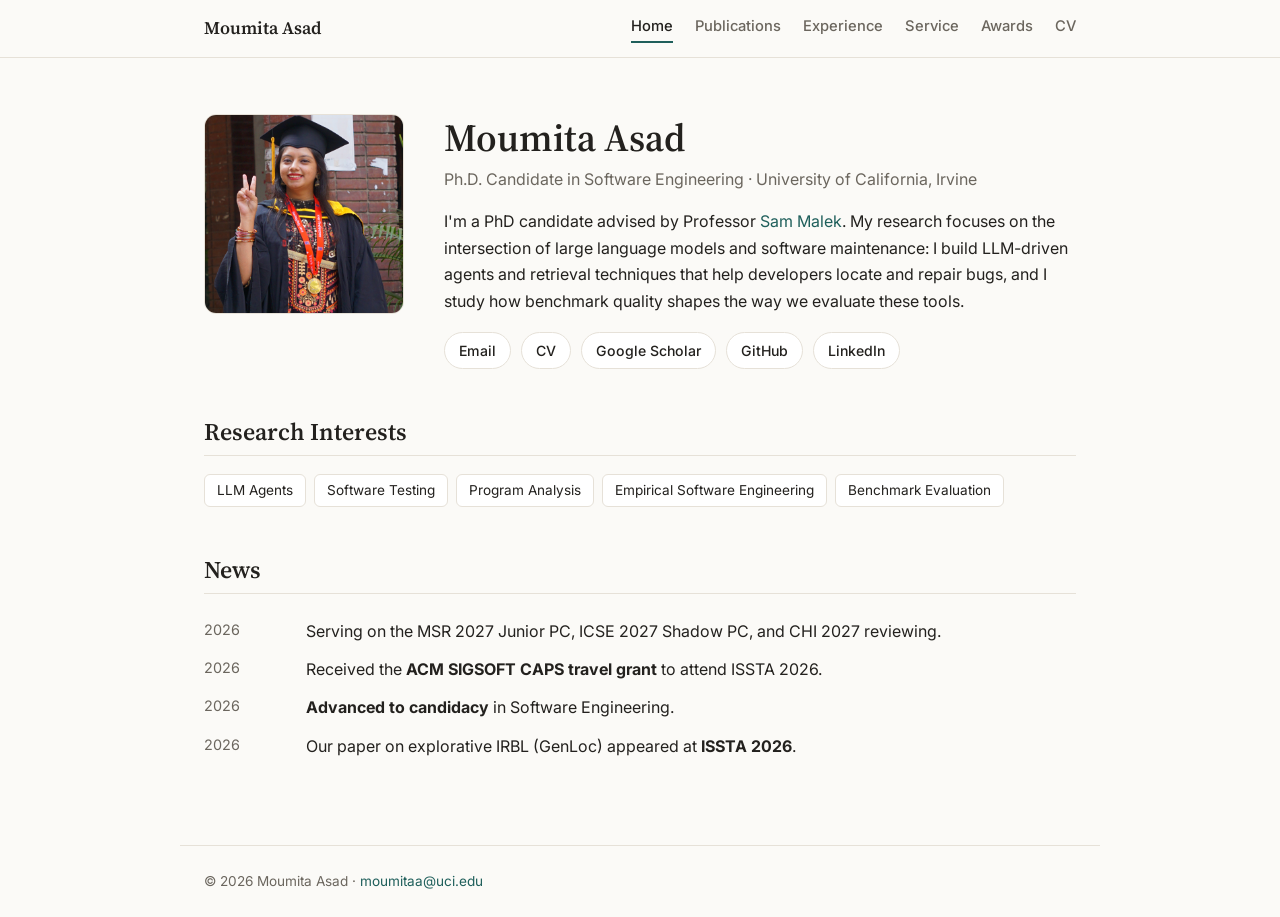
==== index.html @ 7a5004dd "first commit" ====
<!DOCTYPE html>
<html lang="en">
<head>
  <meta charset="UTF-8">
  <meta name="viewport" content="width=device-width, initial-scale=1">
  <title>Moumita Asad</title>
  <meta name="description" content="Moumita Asad — PhD candidate in Software Engineering at UC Irvine. Research on LLM agents, bug localization, and automated program repair.">
  <link rel="preconnect" href="https://fonts.googleapis.com">
  <link href="https://fonts.googleapis.com/css2?family=Source+Serif+4:opsz,wght@8..60,400;8..60,600&family=Inter:wght@400;500;600&display=swap" rel="stylesheet">
  <link rel="stylesheet" href="style.css">
</head>
<body>

<nav>
  <div class="nav-inner">
    <a class="brand" href="index.html">Moumita Asad</a>
    <div class="nav-links">
      <a href="index.html" class="active">Home</a>
      <a href="publications.html">Publications</a>
      <a href="experience.html">Experience</a>
      <a href="service.html">Service</a>
<a href="awards.html">Awards</a>
      <a href="cv.pdf">CV</a>
    </div>
  </div>
</nav>

<main>
  <div class="hero">
    <img src="profile.png" alt="Photo of Moumita Asad">
    <div>
      <h1>Moumita Asad</h1>
      <p class="role">Ph.D. Candidate in Software Engineering · University of California, Irvine</p>
      <p>
        I'm a PhD candidate advised by Professor <a href="https://malek.ics.uci.edu/">Sam Malek</a>. My research focuses on the intersection of large language models and software maintenance: I build LLM-driven agents and retrieval techniques that help developers locate and repair bugs,
        and I study how benchmark quality shapes the way we evaluate these tools.
      </p>
      <div class="links">
        <a href="mailto:moumitaa@uci.edu">Email</a>
        <a href="cv.pdf">CV</a>
        <a href="https://scholar.google.com/citations?user=u-KPXtIAAAAJ">Google Scholar</a>
        <a href="https://github.com/mou23">GitHub</a>
        <a href="https://www.linkedin.com/in/mou-asad">LinkedIn</a>
      </div>
      
    </div>
  </div>

  <section>
    <h2>Research Interests</h2>
    <div class="tags">
      <span>LLM Agents</span><span>Software Testing</span><span>Program Analysis</span><span>Empirical Software Engineering</span><span>Benchmark Evaluation</span>
    </div>
  </section>

  <section>
    <h2>News</h2>
    <ul class="news">
      <li><span class="date">2026</span><span>Serving on the MSR 2027 Junior PC, ICSE 2027 Shadow PC, and CHI 2027 reviewing.</span></li>
      <li><span class="date">2026</span><span>Received the <strong>ACM SIGSOFT CAPS travel grant</strong> to attend ISSTA 2026.</span></li>
      <li><span class="date">2026</span><span><strong>Advanced to candidacy</strong> in Software Engineering.</span></li>
      <li><span class="date">2026</span><span>Our paper on explorative IRBL (GenLoc) appeared at <strong>ISSTA 2026</strong>.</span></li>
    </ul>
  </section>

  <!-- <section>
    <h2>Explore</h2>
    <div class="cards">
      <a href="publications.html"><strong>Publications →</strong><span>ISSTA, ICSME, ENASE, SEKE, and more</span></a>
      <a href="experience.html"><strong>Experience →</strong><span>Education, research, teaching, and software projects</span></a>
      <a href="service.html"><strong>Service →</strong><span>Reviewing, talks, and community service</span></a>
<a href="awards.html"><strong>Awards →</strong><span>Grants, gold medals, and competitions</span></a>
    </div>
  </section> -->
</main>

<footer>© 2026 Moumita Asad · <a href="mailto:moumitaa@uci.edu">moumitaa@uci.edu</a></footer>
</body>
</html>
---- style.css ----
:root {
  --bg: #fbfaf7; --text: #23211e; --muted: #6b665e; --line: #e6e1d8;
  --accent: #1f5f5b; --accent-soft: #e4efed; --card: #ffffff;
}
@media (prefers-color-scheme: dark) {
  :root {
    --bg: #161816; --text: #e8e6e1; --muted: #a29d94; --line: #2c2f2c;
    --accent: #7cc4bc; --accent-soft: #1f2e2c; --card: #1c1f1c;
  }
}
* { box-sizing: border-box; }
body {
  margin: 0; background: var(--bg); color: var(--text);
  font: 16px/1.65 "Inter", system-ui, sans-serif;
  display: flex; flex-direction: column; min-height: 100vh;
}
a { color: var(--accent); text-decoration: none; }
a:hover { text-decoration: underline; }
h1, h2, h3 { font-family: "Source Serif 4", Georgia, serif; font-weight: 600; line-height: 1.25; }

/* Nav */
nav { position: sticky; top: 0; z-index: 10; background: var(--bg); border-bottom: 1px solid var(--line); }
.nav-inner {
  max-width: 920px; margin: auto; padding: 14px 24px;
  display: flex; justify-content: space-between; align-items: center; gap: 16px;
}
.brand { font-family: "Source Serif 4", serif; font-weight: 600; font-size: 1.1rem; color: var(--text); white-space: nowrap; }
.brand:hover { text-decoration: none; }
.nav-links { display: flex; gap: 22px; }
.nav-links a { color: var(--muted); font-size: .92rem; font-weight: 500; padding-bottom: 2px; border-bottom: 2px solid transparent; }
.nav-links a:hover { color: var(--accent); text-decoration: none; }
.nav-links a.active { color: var(--text); border-bottom-color: var(--accent); }

main { max-width: 920px; width: 100%; margin: 0 auto; padding: 0 24px 80px; flex: 1; }
section { padding-top: 48px; }
.page-title { font-size: 2.2rem; margin: 56px 0 8px; }
.page-intro { color: var(--muted); margin: 0; }
h2 { font-size: 1.5rem; margin: 0 0 18px; padding-bottom: 8px; border-bottom: 1px solid var(--line); }
.meta { color: var(--muted); font-size: .88rem; }

/* Home hero */
.hero { display: grid; grid-template-columns: 200px 1fr; gap: 40px; align-items: start; padding-top: 56px; }
.hero img {
  width: 200px; height: 200px; object-fit: cover; border-radius: 12px;
  border: 1px solid var(--line); background: var(--accent-soft);
}
.hero h1 { font-size: 2.4rem; margin: 0 0 4px; }
.role { color: var(--muted); margin: 0 0 16px; }
.links { display: flex; gap: 10px; flex-wrap: wrap; margin-top: 18px; }
.links a {
  font-size: .88rem; font-weight: 500; padding: 6px 14px;
  border: 1px solid var(--line); border-radius: 999px; color: var(--text); background: var(--card);
}
.links a:hover { border-color: var(--accent); color: var(--accent); text-decoration: none; }
.banner {
  margin-top: 22px; padding: 12px 16px; border-radius: 8px;
  background: var(--accent-soft); border-left: 3px solid var(--accent); font-size: .95rem;
}

/* Tags */
.tags { display: flex; flex-wrap: wrap; gap: 8px; }
.tags span { font-size: .85rem; padding: 4px 12px; border-radius: 6px; background: var(--card); border: 1px solid var(--line); }

/* News */
.news { list-style: none; padding: 0; margin: 0; }
.news li { display: grid; grid-template-columns: 90px 1fr; gap: 12px; padding: 6px 0; }
.news .date { color: var(--muted); font-size: .9rem; }

/* Quick links on home */
.cards { display: grid; grid-template-columns: repeat(auto-fit, minmax(200px, 1fr)); gap: 14px; }
.cards a {
  display: block; padding: 16px 18px; border: 1px solid var(--line); border-radius: 10px;
  background: var(--card); color: var(--text);
}
.cards a:hover { border-color: var(--accent); text-decoration: none; }
.cards strong { display: block; font-family: "Source Serif 4", serif; font-size: 1.1rem; color: var(--accent); }
.cards span { font-size: .88rem; color: var(--muted); }

/* Projects */
.project { padding: 18px 0; border-bottom: 1px dashed var(--line); }
.project:last-child { border-bottom: none; }
.project h3 { margin: 0 0 2px; font-size: 1.2rem; }
.project ul { margin: 10px 0 0; padding-left: 20px; }
.project li { padding: 2px 0; }

/* Publications */
.pubs { padding-left: 0; list-style: none; margin: 0; }
.pubs li { position: relative; padding: 12px 0 12px 68px; border-bottom: 1px dashed var(--line); }
.pubs li:last-child { border-bottom: none; }
.venue {
  position: absolute; left: 0; top: 15px; width: 56px; text-align: center;
  font-size: .7rem; font-weight: 600; padding: 2px 0; border-radius: 4px;
  background: var(--accent-soft); color: var(--accent);
}
.pubs .title { font-weight: 600; }
.pubs .authors, .pubs .where { font-size: .92rem; }
.pubs .where { color: var(--muted); font-style: italic; }
.me { text-decoration: underline; text-underline-offset: 3px; font-weight: 600; }

/* Timeline items */
.item { display: grid; grid-template-columns: 1fr auto; gap: 4px 16px; padding: 10px 0; }
.item .what { font-weight: 600; }
.item .when { color: var(--muted); font-size: .9rem; white-space: nowrap; }
.item .detail { grid-column: 1 / -1; font-size: .93rem; color: var(--muted); }

.plain { padding-left: 20px; margin: 0; }
.plain li { padding: 4px 0; }

footer {
  max-width: 920px; width: 100%; margin: 0 auto; padding: 24px;
  border-top: 1px solid var(--line); color: var(--muted); font-size: .85rem;
}

@media (max-width: 680px) {
  .nav-inner { flex-direction: column; align-items: flex-start; gap: 8px; padding: 12px 20px; }
  .nav-links { gap: 18px; overflow-x: auto; width: 100%; padding-bottom: 2px; }
  .nav-links a { white-space: nowrap; }
  main { padding: 0 20px 60px; }
  .hero { grid-template-columns: 1fr; gap: 20px; padding-top: 36px; }
  .hero img { width: 140px; height: 140px; }
  .hero h1 { font-size: 2rem; }
  .page-title { margin-top: 36px; font-size: 1.9rem; }
  .item { grid-template-columns: 1fr; }
  .news li { grid-template-columns: 1fr; gap: 0; }
}
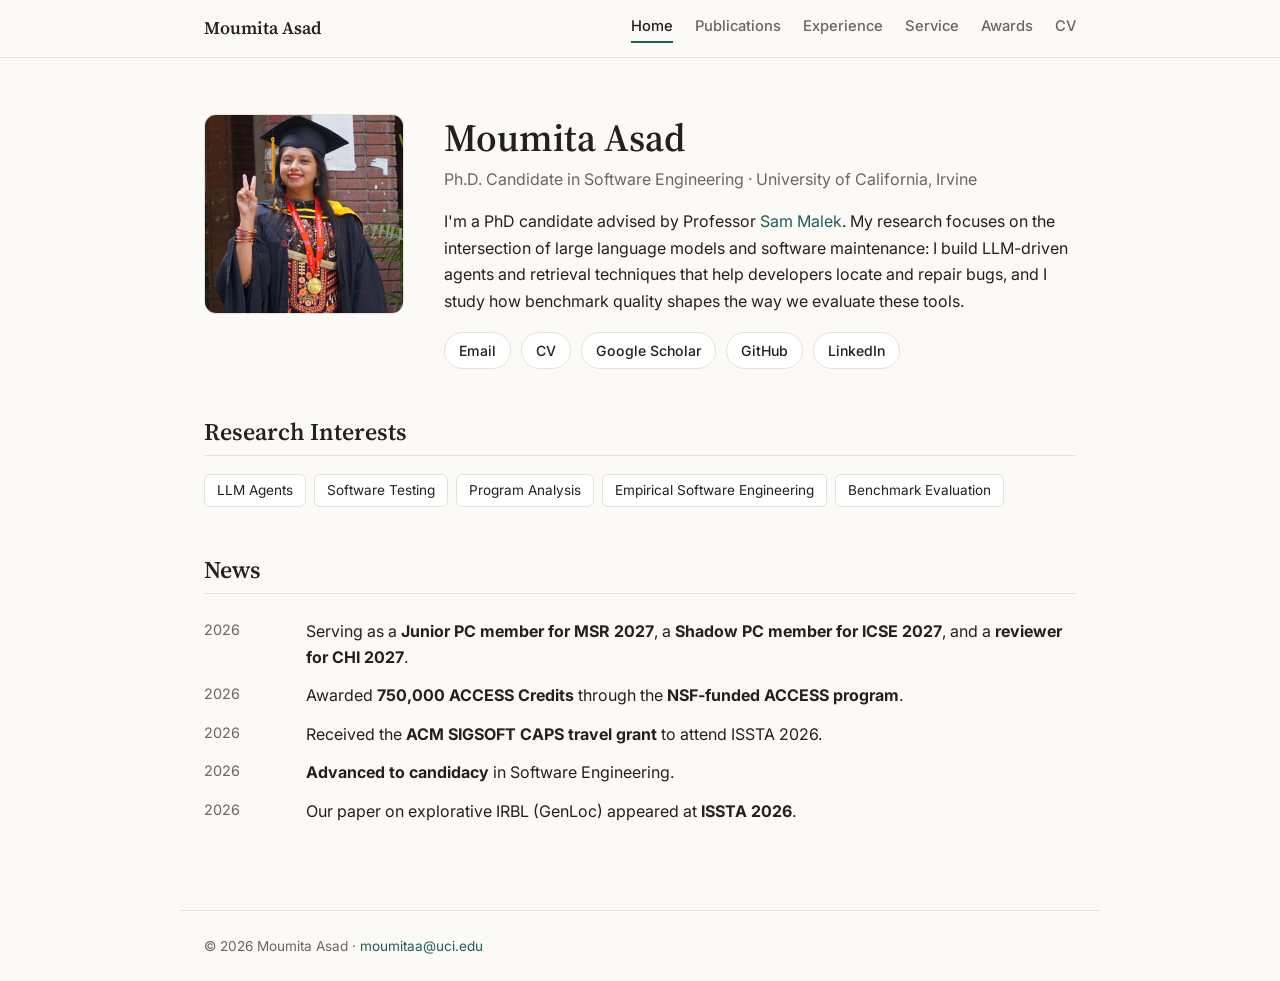
==== commit 9bc4872d: "updated cv and news" ====
--- a/index.html
+++ b/index.html
@@ -56,12 +56,13 @@
   <section>
     <h2>News</h2>
     <ul class="news">
-      <li><span class="date">2026</span><span>Serving on the MSR 2027 Junior PC, ICSE 2027 Shadow PC, and CHI 2027 reviewing.</span></li>
+      <li><span class="date">2026</span><span>Serving as a <strong>Junior PC member for MSR 2027</strong>, a <strong>Shadow PC member for ICSE 2027</strong>, and a <strong>reviewer for CHI 2027</strong>.</span></li>
+      <li><span class="date">2026</span><span>Awarded <strong>750,000 ACCESS Credits</strong> through the <strong>NSF-funded ACCESS program</strong>.</span></li>
       <li><span class="date">2026</span><span>Received the <strong>ACM SIGSOFT CAPS travel grant</strong> to attend ISSTA 2026.</span></li>
       <li><span class="date">2026</span><span><strong>Advanced to candidacy</strong> in Software Engineering.</span></li>
       <li><span class="date">2026</span><span>Our paper on explorative IRBL (GenLoc) appeared at <strong>ISSTA 2026</strong>.</span></li>
     </ul>
-  </section>
+  </section>  </section>
 
   <!-- <section>
     <h2>Explore</h2>
